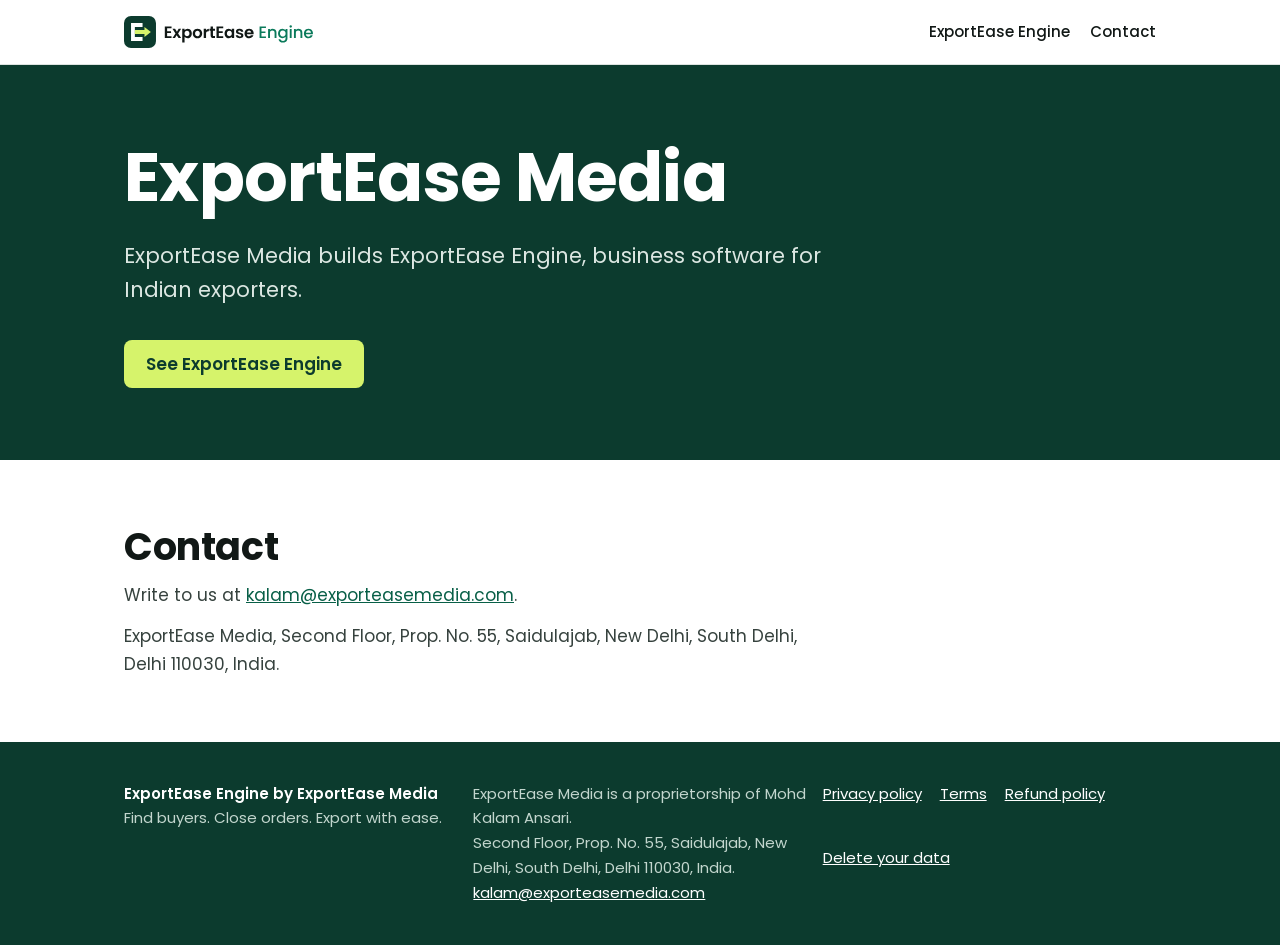
==== index.html @ 162e3447 "ExportEase Media site" ====
<!doctype html>
<html lang="en">
<head>
<meta charset="utf-8">
<meta name="viewport" content="width=device-width, initial-scale=1">
<title>ExportEase Media</title>
<meta name="description" content="ExportEase Media builds ExportEase Engine, business software for Indian exporters.">
<link rel="icon" href="favicon.svg" type="image/svg+xml">
<link rel="preconnect" href="https://fonts.googleapis.com">
<link rel="preconnect" href="https://fonts.gstatic.com" crossorigin>
<link rel="stylesheet" href="https://fonts.googleapis.com/css2?family=Poppins:wght@400;500;600;700&amp;display=swap">
<link rel="stylesheet" href="site.css">
</head>
<body>
<a class="skip" href="#main">Skip to the page</a>
<header class="top"><div class="wrap">
<a href="index.html"><img src="logo.svg" alt="ExportEase Engine" width="200" height="32"></a>
<nav aria-label="Main"><a href="https://exporteaseengine.com/">ExportEase Engine</a><a href="mailto:kalam@exporteasemedia.com">Contact</a></nav>
</div></header>
<main id="main">
<section class="hero"><div class="wrap">
<h1>ExportEase Media</h1>
<p>ExportEase Media builds ExportEase Engine, business software for Indian exporters.</p>
<a class="btn" href="https://exporteaseengine.com/">See ExportEase Engine</a>
</div></section>
<section class="band"><div class="wrap">
<h2>Contact</h2>
<p class="lead">Write to us at <a href="mailto:kalam@exporteasemedia.com">kalam@exporteasemedia.com</a>.</p>
<p class="lead">ExportEase Media, Second Floor, Prop. No. 55, Saidulajab, New Delhi, South Delhi, Delhi 110030, India.</p>
</div></section>
</main>
<footer class="foot"><div class="wrap">
<div><strong>ExportEase Engine by ExportEase Media</strong><br>Find buyers. Close orders. Export with ease.</div>
<div>ExportEase Media is a proprietorship of Mohd Kalam Ansari.<br>Second Floor, Prop. No. 55, Saidulajab, New Delhi, South Delhi, Delhi 110030, India.<br><a href="mailto:kalam@exporteasemedia.com">kalam@exporteasemedia.com</a></div>
<nav aria-label="Legal"><a href="privacy.html">Privacy policy</a><a href="terms.html">Terms</a><a href="refund.html">Refund policy</a><a href="data-deletion.html">Delete your data</a></nav>
</div></footer>
</body>
</html>
---- site.css ----
:root{--ink:#111816;--ink2:#36423E;--mut:#56635E;--soft:#F3F5F4;--line:#DDE3E0;--forest:#0C3B2E;--em:#0B7A5B;--em-d:#085F47;--lime:#D6F36B}
*{box-sizing:border-box}
html{-webkit-text-size-adjust:100%}
body{margin:0;background:#fff;color:var(--ink);font:400 17px/1.65 Poppins,system-ui,-apple-system,"Segoe UI",sans-serif}
a{color:var(--em-d)}
a:hover{color:var(--ink)}
img{display:block;max-width:100%}
h1,h2,h3{line-height:1.2;margin:0;font-weight:700;letter-spacing:-.01em}
p{margin:0}
.wrap{max-width:1080px;margin:0 auto;padding:0 24px}
.skip{position:absolute;left:-999px}
.skip:focus{left:16px;top:12px;background:#fff;padding:8px 12px;z-index:2}
.top{border-bottom:1px solid var(--line)}
.top .wrap{display:flex;flex-wrap:wrap;gap:12px 24px;align-items:center;justify-content:space-between;padding-top:16px;padding-bottom:16px}
.top img{height:32px;width:auto}
.top nav{display:flex;flex-wrap:wrap;gap:6px 20px;font-weight:500;font-size:15px}
.top nav a{color:var(--ink);text-decoration:none}
.top nav a:hover{color:var(--em-d);text-decoration:underline}
.btn{display:inline-flex;align-items:center;justify-content:center;min-height:48px;padding:0 22px;border-radius:8px;background:var(--lime);color:var(--forest);font-weight:600;text-decoration:none}
.btn:hover{background:#fff;color:var(--forest)}
.hero{background:var(--forest);color:#fff;padding:72px 0}
.hero h1{font-size:clamp(38px,7vw,68px);max-width:14em}
.hero p{font-size:clamp(18px,2.4vw,21px);max-width:36em;margin-top:20px;color:#DCE7E2}
.hero .tag{display:inline-block;margin:0 0 20px;padding:4px 12px;border-radius:999px;background:var(--lime);color:var(--forest);font-size:14px;font-weight:600}
.hero .btn{margin-top:32px}
.band{padding:64px 0}
.band.soft{background:var(--soft)}
.band h2{font-size:clamp(26px,4vw,38px)}
.lead{color:var(--ink2);margin-top:12px;max-width:40em}
.cards{display:grid;grid-template-columns:repeat(auto-fit,minmax(240px,1fr));gap:20px;margin-top:32px}
.cards>div{background:#fff;border:1px solid var(--line);border-radius:10px;padding:22px}
.cards h3{font-size:19px}
.cards p{color:var(--ink2);font-size:15.5px;margin-top:8px}
.steps{list-style:none;counter-reset:s;padding:0;margin:32px 0 0;display:grid;grid-template-columns:repeat(auto-fit,minmax(220px,1fr));gap:24px}
.steps li{counter-increment:s}
.steps li::before{content:counter(s);display:flex;width:36px;height:36px;align-items:center;justify-content:center;border-radius:50%;background:var(--forest);color:#fff;font-weight:600;margin-bottom:12px}
.steps h3{font-size:18px}
.steps p{color:var(--ink2);font-size:15.5px;margin-top:6px}
.doc{padding:48px 0 72px}
.doc .wrap{max-width:760px}
.doc h1{font-size:clamp(32px,5vw,44px)}
.doc .when{color:var(--mut);font-size:15px;margin-top:8px}
.doc h2{font-size:22px;margin-top:36px}
.doc p,.doc ul{margin-top:12px}
.doc ul{padding-left:22px}
.doc li{margin-top:6px}
.foot{background:var(--forest);color:#C3D6CE;padding:40px 0;font-size:15px}
.foot a{color:#fff}
.foot .wrap{display:grid;gap:16px;grid-template-columns:repeat(auto-fit,minmax(260px,1fr))}
.foot strong{color:#fff;font-weight:600}
.foot nav{display:flex;flex-wrap:wrap;gap:6px 18px}
@media (max-width:560px){.hero{padding:48px 0}.band{padding:44px 0}.wrap{padding:0 16px}}
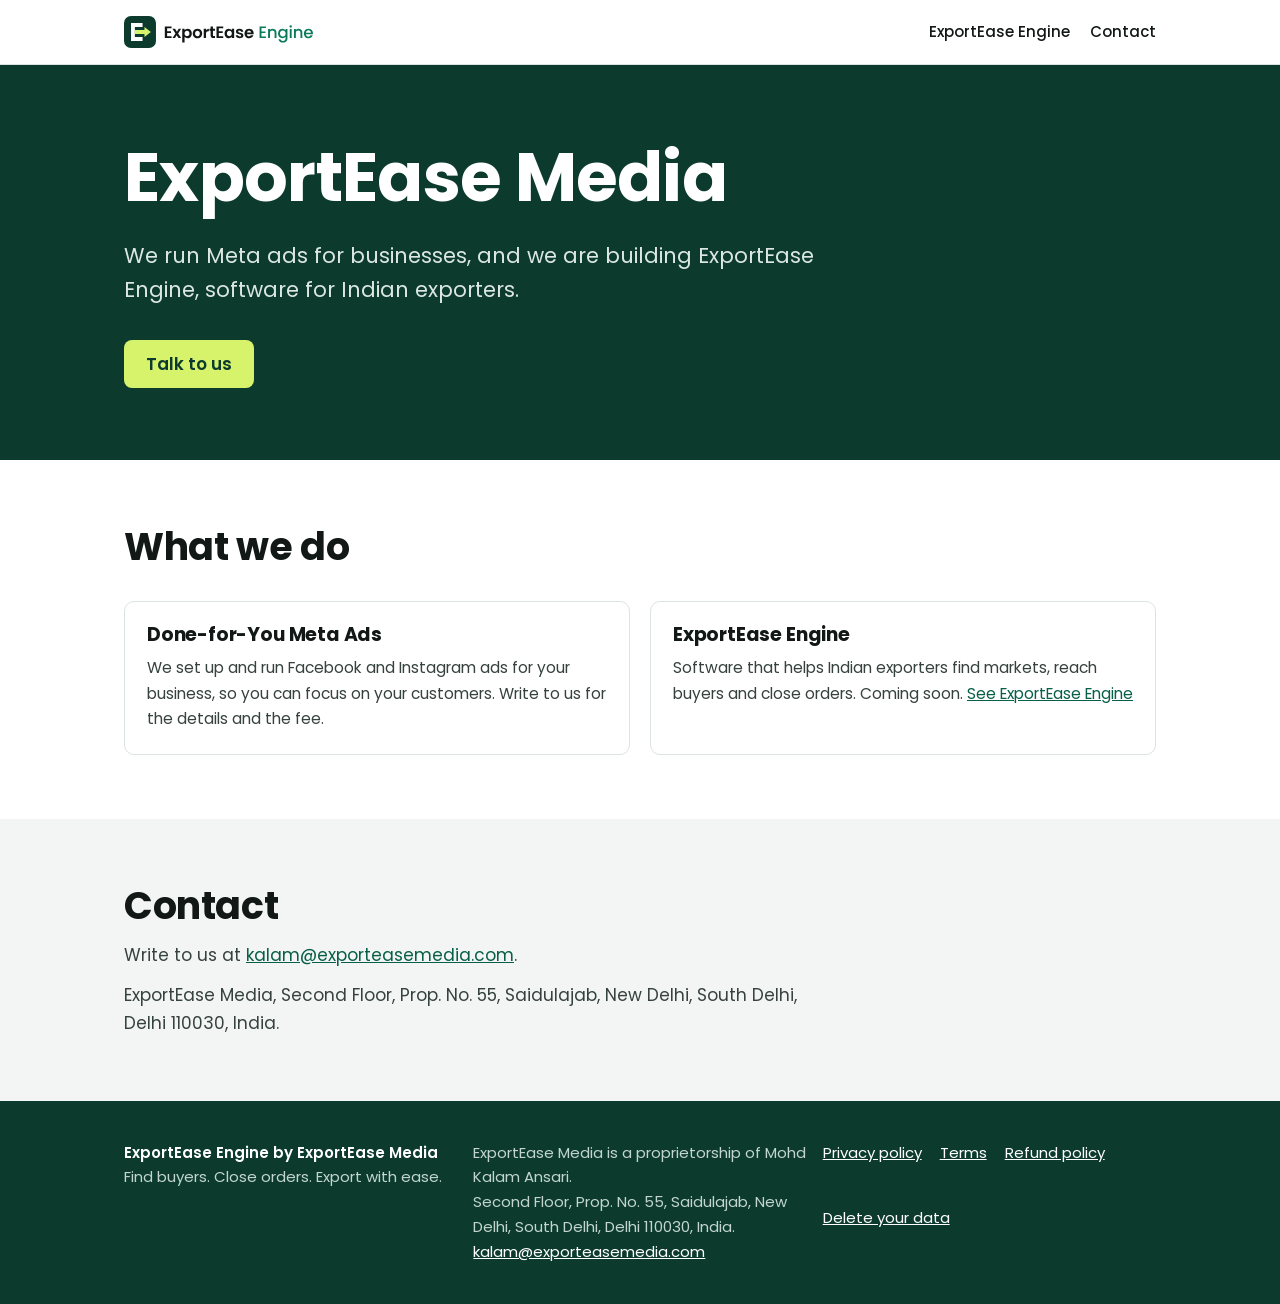
==== commit 7f17abc3: "Add the Done-for-You Meta Ads service" ====
--- a/index.html
+++ b/index.html
@@ -4,7 +4,7 @@
 <meta charset="utf-8">
 <meta name="viewport" content="width=device-width, initial-scale=1">
 <title>ExportEase Media</title>
-<meta name="description" content="ExportEase Media builds ExportEase Engine, business software for Indian exporters.">
+<meta name="description" content="ExportEase Media runs Meta ads for businesses and is building ExportEase Engine, software for Indian exporters.">
 <link rel="icon" href="favicon.svg" type="image/svg+xml">
 <link rel="preconnect" href="https://fonts.googleapis.com">
 <link rel="preconnect" href="https://fonts.gstatic.com" crossorigin>
@@ -20,10 +20,17 @@
 <main id="main">
 <section class="hero"><div class="wrap">
 <h1>ExportEase Media</h1>
-<p>ExportEase Media builds ExportEase Engine, business software for Indian exporters.</p>
-<a class="btn" href="https://exporteaseengine.com/">See ExportEase Engine</a>
+<p>We run Meta ads for businesses, and we are building ExportEase Engine, software for Indian exporters.</p>
+<a class="btn" href="mailto:kalam@exporteasemedia.com?subject=Done-for-You%20Meta%20Ads">Talk to us</a>
 </div></section>
 <section class="band"><div class="wrap">
+<h2>What we do</h2>
+<div class="cards">
+<div><h3>Done-for-You Meta Ads</h3><p>We set up and run Facebook and Instagram ads for your business, so you can focus on your customers. Write to us for the details and the fee.</p></div>
+<div><h3>ExportEase Engine</h3><p>Software that helps Indian exporters find markets, reach buyers and close orders. Coming soon. <a href="https://exporteaseengine.com/">See ExportEase Engine</a></p></div>
+</div>
+</div></section>
+<section class="band soft"><div class="wrap">
 <h2>Contact</h2>
 <p class="lead">Write to us at <a href="mailto:kalam@exporteasemedia.com">kalam@exporteasemedia.com</a>.</p>
 <p class="lead">ExportEase Media, Second Floor, Prop. No. 55, Saidulajab, New Delhi, South Delhi, Delhi 110030, India.</p>
